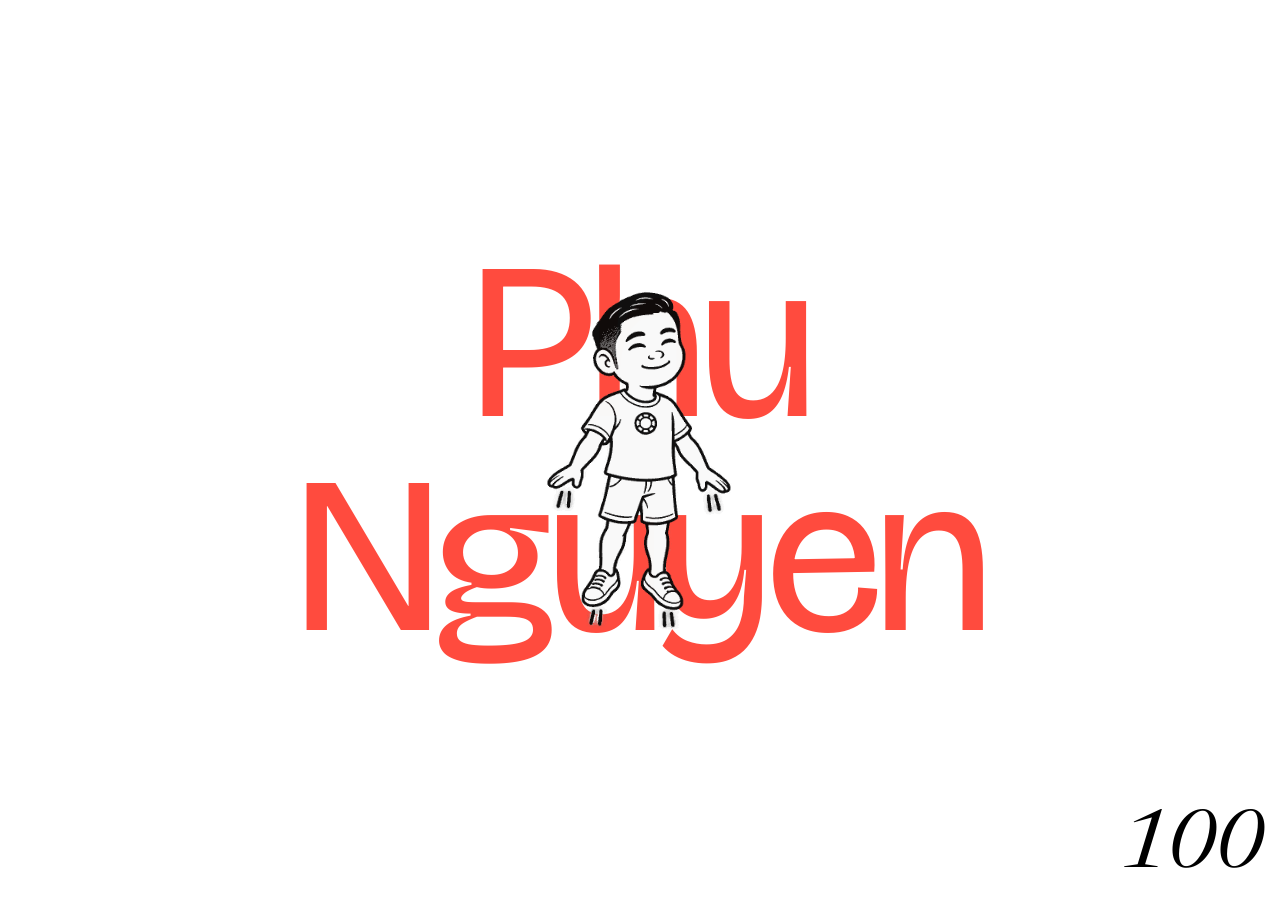
==== index.html @ 9016f27c "Portfolio site Co-Authored-By: Claude Opus 5.5 (1M context) <noreply@anthropic.com> Claude-Session: " ====
<!doctype html>
<html lang="en">
<head>
<meta charset="utf-8">
<meta name="viewport" content="width=device-width, initial-scale=1, viewport-fit=cover">
<title>Phu Nguyen Portfolio</title>
<meta name="description" content="Phu Nguyen is a UX/UI, graphic and motion designer based in Ho Chi Minh City, Vietnam.">
<link rel="preconnect" href="https://fonts.googleapis.com">
<link rel="preconnect" href="https://fonts.gstatic.com" crossorigin>
<link rel="stylesheet" href="https://fonts.googleapis.com/css2?family=Bricolage+Grotesque:opsz,wdth,wght@12..96,75..100,400..500&family=Inter+Tight:wght@400;500&family=JetBrains+Mono:wght@400&family=Newsreader:ital,opsz@1,6..72&display=swap">
<link rel="stylesheet" href="assets/style.css">
</head>
<body class="is-loading is-dark">

<!-- fluid smoke behind the carousel (assets/splash.js) -->
<canvas class="splash" id="splash" aria-hidden="true"></canvas>

<!-- project carousel (built by assets/carousel.js) -->
<div class="stage" id="stage" tabindex="0"></div>

<!-- ================= CHROME (always visible) ================= -->
<header class="chrome">
  <a class="logo" href="#home" data-route="home" data-sfx aria-label="Phu Nguyen, home">
    <span class="logo__mark">PHUNGUYEN<sup>©</sup></span>
    <span class="logo__meta"><span>© <span data-year>2026</span></span><span>hcmc, vn</span><span>+84</span></span>
  </a>

  <nav class="nav" aria-label="Main">
    <button class="nav__toggle" type="button" id="navToggle" aria-expanded="false" aria-controls="menuPanel" aria-label="Open menu" data-sfx>
      <span class="nav__textWrap" aria-hidden="true"><span class="nav__textInner" id="navText"><span>Menu</span></span></span>
      <span class="nav__icon" id="navIcon" aria-hidden="true"><i></i><i></i></span>
    </button>
  </nav>

  <button class="audio" type="button" id="audio" aria-pressed="false">Audio <span class="swap" data-audio-label>Off</span> <span aria-hidden="true">—</span></button>

  <p class="where"><span>Working globally</span><span>HCMC <span data-clock>--:--</span></span></p>

  <div class="inquiry">
    <span class="inquiry__states" aria-hidden="true">
      <span class="is-on" data-state="idle">For inquiries</span>
      <span data-state="hover">Click to copy</span>
      <span data-state="done">Copied</span>
    </span>
    <button class="inquiry__mail" type="button" id="mail">
      <span data-email>hello@phunguyen.design</span>
      <span class="uline"><i></i><i></i></span>
    </button>
  </div>
</header>

<!-- ================= MENU (staggered panel, slides in from the left) ================= -->
<div class="smenu" id="menu">
  <div class="smenu__layers" aria-hidden="true"><div class="smenu__layer"></div><div class="smenu__layer"></div></div>
  <aside class="smenu__panel" id="menuPanel" aria-hidden="true" aria-label="Menu">
    <ul class="smenu__list" id="navList">
      <li><a href="#home" data-route="home" data-sfx><span class="smenu__label">Work</span></a></li>
      <li><a href="#about" data-route="about" data-sfx><span class="smenu__label">About</span></a></li>
      <li><a href="#playground" data-route="playground" data-sfx><span class="smenu__label">Playground</span></a></li>
      <li><a href="#photo" data-route="photo" data-sfx><span class="smenu__label">Photo</span></a></li>
      <li><a href="#joyous" data-route="joyous" data-sfx><span class="smenu__label">Joyous</span></a></li>
      <li><a href="#contact" data-route="contact" data-sfx><span class="smenu__label">Contact</span></a></li>
    </ul>
    <svg class="smenu__arrow" id="navArrow" width="34" height="12" viewBox="0 0 34 12" aria-hidden="true"><path d="M0 6h32M27 1l5 5-5 5" fill="none" stroke="currentColor" stroke-width="1.5"/></svg>
    <div class="smenu__socials">
      <p class="smenu__k">Socials</p>
      <ul>
        <li><a href="https://www.behance.net/" target="_blank" rel="noopener">Behance</a></li>
        <li><a href="https://dribbble.com/" target="_blank" rel="noopener">Dribbble</a></li>
        <li><a href="https://www.linkedin.com/" target="_blank" rel="noopener">LinkedIn</a></li>
        <li><a href="https://www.instagram.com/" target="_blank" rel="noopener">Instagram</a></li>
        <li><a href="https://vimeo.com/" target="_blank" rel="noopener">Vimeo</a></li>
      </ul>
    </div>
  </aside>
</div>

<!-- ================= HOME UI (below the carousel) ================= -->
<section class="home" id="home" aria-label="Selected work">
  <div class="info" id="info">
    <div class="count">
      <p class="count__hint"><span>Drag · scroll</span><span>Selected work</span></p>
      <p class="count__num" aria-live="polite"><span class="count__cur" id="countCur">01</span><span class="count__tot" id="countTot">/12</span></p>
    </div>

    <div class="info__main">
      <p class="info__cat" data-f="category"></p>
      <h2 class="info__title" data-f="title"></h2>
      <p class="info__desc" data-f="desc"></p>
      <a class="info__open" id="openProject" href="#" data-sfx>View project <span aria-hidden="true">↗</span></a>
    </div>

    <div class="info__side">
      <dl class="meta" id="meta">
        <div><dt>Role</dt><dd data-f="role"></dd></div>
        <div><dt>Team</dt><dd data-f="team"></dd></div>
        <div><dt>Launch</dt><dd data-f="launch"></dd></div>
        <div><dt>Discipline</dt><dd data-f="discipline"></dd></div>
      </dl>
      <div class="info__foot">
        <div class="swatches" id="swatches" aria-hidden="true"><i></i><i></i><i></i></div>
        <a class="reel" id="reel" href="#" target="_blank" rel="noopener" data-sfx>’26 showreel <span aria-hidden="true">›</span></a>
      </div>
    </div>
  </div>

  <p class="hint-mobile">Swipe to browse · tap the middle cover to open</p>
</section>

<!-- ================= PAGES (project / about / playground / contact) ================= -->
<main class="page" id="page" tabindex="-1" hidden></main>

<!-- ================= TRANSITION ================= -->
<div class="veil" id="veil" aria-hidden="true"><div class="veil__panel"></div><p class="veil__label" id="veilLabel"></p></div>

<!-- ================= INTRO ================= -->
<div class="loader" id="loader" aria-hidden="true">
  <div class="loader__top"></div>
  <div class="loader__bottom"></div>
  <div class="loader__push"></div>
  <div class="loader__curtain loader__curtain--l"></div>
  <div class="loader__curtain loader__curtain--r"></div>
  <div class="loader__jumper" id="jumper"></div>
  <span class="loader__count" id="loaderCount">0</span>
</div>

<!-- ================= CONTACT CARDS (slide up over the stack) ================= -->
<div class="cards" id="cards" hidden>
  <section class="card card--dark" aria-labelledby="hiTitle">
    <div class="card__bar"><span>Contact</span><button type="button" data-cards-close>Close ×</button></div>
    <h2 class="card__title" id="hiTitle">Come say hi</h2>
    <div class="card__grid">
      <div><p class="card__k">Drop me a line</p><button type="button" class="card__mail" data-copy-mail data-email>hello@phunguyen.design</button></div>
      <div><p class="card__k">Local time</p><p>HCMC <span data-clock>--:--</span> · GMT+7</p></div>
      <div><p class="card__k">Case studies</p><a href="https://www.behance.net/" target="_blank" rel="noopener">Behance</a><a href="https://dribbble.com/" target="_blank" rel="noopener">Dribbble</a></div>
      <div><p class="card__k">Motion &amp; reels</p><a href="https://vimeo.com/" target="_blank" rel="noopener">Vimeo</a><a href="https://www.youtube.com/" target="_blank" rel="noopener">YouTube</a></div>
      <div><p class="card__k">Work &amp; life updates</p><a href="https://www.linkedin.com/" target="_blank" rel="noopener">LinkedIn</a><a href="https://www.instagram.com/" target="_blank" rel="noopener">Instagram</a></div>
      <div><p class="card__k">Availability</p><p>Open for freelance from Nov 2026</p></div>
    </div>
  </section>
  <section class="card card--light" aria-label="Credits">
    <div class="card__bar"><span>Credits</span><span>©</span></div>
    <img class="card__avatar" src="images/portrait.svg" alt="Portrait of Phu Nguyen (placeholder)" width="900" height="1125">
    <div class="card__grid card__grid--one">
      <div><p class="card__k">Design &amp; motion</p><p>Phu Nguyen</p></div>
      <div><p class="card__k">Built with</p><p>GSAP, WebGL</p></div>
      <div><p class="card__k">Type</p><p>Bricolage Grotesque, Inter Tight, JetBrains Mono</p></div>
    </div>
  </section>
</div>

<!-- ================= SHOWREEL ================= -->
<div class="lightbox" id="reelBox" hidden role="dialog" aria-modal="true" aria-label="Showreel">
  <div class="lightbox__media lightbox__media--reel" id="reelMedia"><span class="spinner" aria-hidden="true"></span></div>
  <button class="lightbox__close" type="button" data-lb-close>Close ×</button>
</div>

<!-- ================= LIGHTBOX (playground) ================= -->
<div class="lightbox" id="lightbox" hidden role="dialog" aria-modal="true" aria-label="Image viewer">
  <figure class="lightbox__media" id="lbMedia"></figure>
  <button class="lightbox__close" type="button" data-lb-close>Close ×</button>
  <button class="lightbox__nav lightbox__nav--prev" type="button" data-lb="-1" aria-label="Previous">←</button>
  <button class="lightbox__nav lightbox__nav--next" type="button" data-lb="1" aria-label="Next">→</button>
</div>

<div class="toast" id="toast" role="status" aria-live="polite"></div>

<!-- libraries (pinned) -->
<script src="https://cdnjs.cloudflare.com/ajax/libs/gsap/3.12.5/gsap.min.js"></script>
<!-- site -->
<script src="assets/projects.js"></script>
<script src="assets/carousel-ring.js"></script>
<script src="assets/carousel.js"></script>
<script src="assets/splash.js"></script>
<script src="assets/photo.js"></script>
<script src="assets/joyous.js"></script>
<script src="assets/runner.js"></script>
<script src="assets/app.js"></script>
</body>
</html>
---- assets/style.css ----
/* Layout: one fixed screen. A ring of project cards fills the top, the active
   project's info sits underneath, chrome is micro-typography pinned to the corners
   on a 20px margin. Inner pages slide over the home. Single light theme. */
:root {
  --bg: #ececec;
  --info-h: 220px;     /* height of the info block under the carousel, updated by app.js */
  --ink: #1c1c1c;
  --muted: #7a7a7a;
  --faint: rgba(28, 28, 28, .24);
  --accent: #ff4b3e;      /* signal red: loader name, hovers, big titles */
  --night: #090909;       /* transition veil */
  --paper: #ffffff;

  --f-ui: "BT Grotesk", "Inter Tight", "Helvetica Neue", Arial, sans-serif;
  --f-display: "BT Glyphius", "Bricolage Grotesque", "Arial Narrow", sans-serif;
  --f-mono: "JetBrains Mono", ui-monospace, Menlo, monospace;
  --f-serif: "Newsreader", Georgia, "Times New Roman", serif;

  --m: 20px;                               /* outer margin */
  --c2: clamp(150px, 13.75vw, 300px);      /* second column */
  --ui: 11px;                              /* micro text size */
  --ease-out: cubic-bezier(.22, .61, .36, 1);
  color-scheme: light;
}
@media (min-width: 1920px) { :root { --ui: 12px; } }
@media (min-width: 2360px) { :root { --ui: 14px; } }

/* Licensed fonts (optional): put the .woff2 files in assets/fonts/ to replace the free fallbacks */
@font-face { font-family: "BT Glyphius"; src: url("fonts/BTGlyphius-Regular.woff2") format("woff2"); font-display: swap; }
@font-face { font-family: "BT Grotesk"; src: url("fonts/BTGrotesk-Medium.woff2") format("woff2"); font-weight: 500; font-display: swap; }
@font-face { font-family: "BT Grotesk"; src: url("fonts/BTGrotesk-Regular.woff2") format("woff2"); font-weight: 400; font-display: swap; }

*, *::before, *::after { box-sizing: border-box; }
html, body { height: 100%; }
body {
  margin: 0; overflow: hidden;
  background: var(--bg); color: var(--ink);
  font: 500 var(--ui)/1.3 var(--f-ui); letter-spacing: .01em;
  -webkit-font-smoothing: antialiased;
}
a { color: inherit; text-decoration: none; }
button { font: inherit; color: inherit; background: none; border: 0; padding: 0; cursor: pointer; letter-spacing: inherit; text-align: inherit; }
img { display: block; max-width: 100%; height: auto; }
:focus-visible { outline: 1px solid var(--accent); outline-offset: 3px; }
[hidden] { display: none !important; }

/* ================= CAROUSEL ================= */
.splash { position: fixed; inset: 0; width: 100%; height: 100%; z-index: 5; pointer-events: none; transition: opacity .4s var(--ease-out); }
.stage {
  position: fixed; left: 0; right: 0; top: 64px; bottom: var(--info-h); z-index: 10;
  outline: none; overflow: hidden; touch-action: pan-y; user-select: none; -webkit-user-select: none;
  -webkit-tap-highlight-color: transparent; cursor: grab;
}
.stage.is-dragging { cursor: grabbing; }
.stage:focus-visible { box-shadow: inset 0 0 0 1px var(--faint); }
.cc__stage { position: absolute; inset: 0; display: flex; align-items: center; justify-content: center; }
.cc__camera, .cc__ring, .cc__card { width: 0; height: 0; transform-style: preserve-3d; }
.cc__camera { position: relative; }
.cc__ring, .cc__card { position: absolute; left: 0; top: 0; }
.cc__tile { position: absolute; outline: 1px solid transparent; backface-visibility: hidden; -webkit-backface-visibility: hidden; }
.cc__frame { position: absolute; left: 0; top: 0; width: 100%; overflow: hidden; background: #d9d9d9; }
.cc__photo { position: absolute; top: 0; display: block; max-width: none; object-fit: cover; pointer-events: none; -webkit-user-drag: none; }
.cc__shade, .cc__inner { position: absolute; inset: 0; pointer-events: none; }
.cc__shade { background: var(--cc-fade); opacity: var(--cc-depth, 0); }
.cc__inner { background: #000; opacity: var(--cc-inner); }
.stage:not(.is-dragging) .cc__card.is-front { cursor: pointer; }

/* ================= CHROME ================= */
.chrome {
  position: fixed; inset: 0; z-index: 40; pointer-events: none;
  color: #fff; mix-blend-mode: difference;
  padding-top: env(safe-area-inset-top, 0px);
}
.chrome > * { pointer-events: auto; position: absolute; top: calc(var(--m) + env(safe-area-inset-top, 0px)); }

.logo { left: var(--m); display: flex; gap: 10px; align-items: flex-start; }
.logo__mark {
  writing-mode: vertical-rl; transform: rotate(180deg);
  font: 400 19px/1 var(--f-display); letter-spacing: -.01em; transition: color .3s;
}
.logo__mark sup { font-size: 9px; }
.logo__meta { display: grid; gap: 1px; text-transform: lowercase; transition: color .3s; }
.logo:hover .logo__mark, .logo:hover .logo__meta { color: #00a1ae; } /* renders as accent red under difference blend */

.nav { left: var(--c2); }
.nav__toggle { display: inline-flex; align-items: center; gap: 8px; line-height: 1; }
.nav__textWrap { display: inline-block; height: 1em; overflow: hidden; line-height: 1; }
.nav__textInner { display: flex; flex-direction: column; }
.nav__textInner > span { display: block; height: 1em; line-height: 1; }
.nav__icon { position: relative; width: 10px; height: 10px; display: inline-block; }
.nav__icon i { position: absolute; left: 0; top: 50%; width: 100%; height: 1px; margin-top: -.5px; background: currentColor; }

/* ================= MENU (staggered panel) ================= */
.smenu { position: fixed; inset: 0; z-index: 39; pointer-events: none; visibility: hidden; }
.smenu[data-open] { visibility: visible; }
.smenu__layers, .smenu__panel { position: absolute; top: 0; bottom: 0; left: 0; width: min(100vw, calc(var(--c2) + 560px)); }
.smenu__layer { position: absolute; inset: 0; }
.smenu__layer:first-child { background: var(--accent); }
.smenu__layer:last-child { background: #2a2a2a; }
.smenu__panel {
  pointer-events: auto; background: var(--bg); color: var(--ink); overflow-y: auto;
  display: flex; flex-direction: column; padding: 120px 40px calc(var(--m) + 4px) var(--c2);
}
.smenu__list { list-style: none; margin: 0; padding: 0; display: grid; gap: 4px; }
.smenu__list li { overflow: hidden; line-height: .9; padding: 2px 0; }
.smenu__list a {
  --num: 0; position: relative; display: inline-block; padding-right: 42px;
  font: 400 clamp(40px, 4.2vw, 68px)/.9 var(--f-display); font-stretch: 75%; text-transform: uppercase; letter-spacing: -.01em;
  transition: filter .28s var(--ease-out), color .28s;
}
.smenu__label { display: inline-block; transform-origin: 50% 100%; will-change: transform; }
.smenu__list a::after {
  content: "0" counter(item); counter-increment: item; position: absolute; top: .3em; right: 0;
  font: 400 11px/1 var(--f-mono); letter-spacing: 0; color: var(--accent); opacity: var(--num);
}
.smenu__list { counter-reset: item; }
.smenu__list a.is-active { color: var(--accent); }
.smenu__list.is-hovering a { filter: blur(2.5px); transition-duration: .18s; }
.smenu__list.is-hovering a:hover { filter: blur(0); transition-duration: .28s; }
.smenu__arrow { position: absolute; left: 0; top: 0; color: var(--accent); pointer-events: none; }
.smenu__socials { margin-top: auto; padding-top: 40px; display: grid; gap: 10px; }
.smenu__k { margin: 0; color: var(--muted); }
.smenu__socials ul { list-style: none; margin: 0; padding: 0; display: flex; flex-wrap: wrap; gap: 6px 18px; font-size: 13px; }
.smenu__socials ul:hover a { opacity: .35; }
.smenu__socials ul a { transition: opacity .3s, color .3s; }
.smenu__socials ul a:hover { opacity: 1; color: var(--accent); }

.audio { left: 38.9vw; }
.where { left: 50.8vw; margin: 0; display: grid; }
.inquiry { right: var(--m); left: auto; display: grid; justify-items: end; text-align: right; }
.inquiry__states { display: grid; }
.inquiry__states > span { grid-area: 1 / 1; justify-self: end; opacity: 0; filter: blur(8px); }
.inquiry__states > span.is-on { opacity: 1; filter: blur(0); }
.inquiry__mail { position: relative; padding-bottom: 3px; }
.uline { position: absolute; left: 0; right: 0; bottom: 0; height: 1px; overflow: hidden; }
.uline i { position: absolute; inset: 0; background: currentColor; }
.uline i:last-child { transform: translateX(-120%); }

.swap { display: inline-block; }

/* ================= DARK HOME ================= */
body.is-dark { background: var(--night); color: #ececec; }
body.is-dark .home { --muted: #8a8a8a; --faint: rgba(236, 236, 236, .2); color: #ececec; }
body.is-dark .info__open:hover, body.is-dark .reel:hover { color: var(--accent); }

/* ================= FLEX CAROUSEL ================= */
.fc { cursor: grab; }
.fc[data-hover="open"] { cursor: pointer; }
.fc[data-dragging] { cursor: grabbing; }
.fc__canvas { position: absolute; inset: 0; display: block; width: 100%; height: 100%; }
.fc__live { position: absolute; width: 1px; height: 1px; overflow: hidden; clip: rect(0 0 0 0); white-space: nowrap; margin: 0; }

/* ================= HOME UI ================= */
.home { position: fixed; left: 0; right: 0; bottom: 0; z-index: 20; pointer-events: none; }
.home > * { pointer-events: auto; }

.info {
  display: grid; grid-template-columns: minmax(0, 1fr) minmax(0, 1.3fr) minmax(0, 1fr); align-items: end; gap: 24px;
  padding: 0 var(--m) calc(var(--m) + env(safe-area-inset-bottom, 0px));
}
.info p { margin: 0; }

.count { pointer-events: none; }
.count__hint { margin: 0 0 6px !important; display: grid; grid-template-columns: calc(var(--c2) - var(--m)) auto; color: var(--muted); }
.count__num { font: 400 56px/1 var(--f-mono); letter-spacing: .02em; font-variant-numeric: tabular-nums; display: flex; align-items: flex-start; }
.count__tot { font-size: 18px; margin-left: 6px; margin-top: 6px; color: var(--muted); }
.count__cur { display: inline-block; }

.info__main { text-align: center; display: grid; justify-items: center; gap: 8px; }
.info__cat { color: var(--muted); }
.info__title {
  margin: 0; font: 400 clamp(30px, 3.4vw, 52px)/.95 var(--f-display); text-transform: uppercase; letter-spacing: -.01em;
  font-stretch: 75%; font-variation-settings: "wdth" 75;
}
.info__desc { max-width: 44ch; min-height: 2.6em; }
.info__open { margin-top: 4px; display: inline-flex; gap: 6px; border-bottom: 1px solid currentColor; padding-bottom: 1px; transition: color .3s; }
.info__open:hover { color: var(--accent); }

.info__side { display: grid; gap: 18px; justify-self: end; width: min(320px, 100%); }
.meta { margin: 0; display: grid; gap: 6px; }
.meta div { display: grid; grid-template-columns: 92px 1fr; }
.meta dt { color: var(--muted); }
.meta dd { margin: 0; }
.info__foot { display: flex; align-items: center; justify-content: space-between; }
.swatches { display: flex; gap: 3px; }
.swatches i { width: 15px; height: 15px; display: block; background: var(--faint); transition: background-color .52s var(--ease-out); }
.reel { display: inline-flex; gap: 6px; }
.reel:hover { color: var(--accent); }
.hint-mobile { display: none; }

/* ================= PAGES ================= */
.page {
  position: fixed; inset: 0; z-index: 30; overflow-y: auto; overflow-x: hidden;
  background: var(--bg); outline: none; overscroll-behavior: contain;
  /* content fades out under the corner UI */
  -webkit-mask-image: linear-gradient(to bottom, transparent 0, transparent 70px, #000 150px);
  mask-image: linear-gradient(to bottom, transparent 0, transparent 70px, #000 150px);
}
.pg { min-height: 100%; padding: 180px var(--m) calc(60px + env(safe-area-inset-bottom, 0px)); }
.pg [data-in] { will-change: transform, filter; }

/* project page: info column left, one column of screenshots, red title, thumbnail strip right */
.proj { position: relative; padding-top: 0; padding-bottom: 0; }
.proj__info {
  position: fixed; left: var(--m); top: 40vh; width: calc(27.5vw - var(--m) - 24px); max-width: 360px; z-index: 2;
}
.proj__info dl { margin: 0; display: grid; gap: 22px; }
.proj__info .row { display: grid; grid-template-columns: calc(var(--c2) * .75 - var(--m)) minmax(0, 1fr); column-gap: 8px; }
.proj__info .row--pair { grid-template-columns: calc(var(--c2) * .75 - var(--m)) minmax(0, 1fr) auto auto; }
.proj__info dt { color: var(--muted); }
.proj__info dd { margin: 0; }
.proj__about { max-width: 34ch; }
.proj__visit { display: inline-flex; gap: 6px; margin-top: 26px; margin-left: calc(var(--c2) * .75 - var(--m) + 8px); font-size: 13px; text-decoration: underline; text-decoration-thickness: 1px; text-underline-offset: 3px; }
.proj__visit:hover { color: var(--accent); }
.proj__scroll { position: fixed; left: var(--m); bottom: calc(var(--m) + env(safe-area-inset-bottom, 0px)); margin: 0; }

.proj__media { width: 45vw; margin-left: 27.5vw; padding-top: 31vh; display: grid; gap: 84px; }
.shot { display: block; width: 100%; cursor: zoom-in; }
.shot img { width: 100%; background: #dcdcd9; }

.proj__title {
  position: absolute; z-index: 3; pointer-events: none; margin: 0;
  right: calc(var(--m) + 56px); top: calc(100vh - 31vh);
  font: 500 clamp(56px, 8.2vw, 150px)/.86 var(--f-display); font-stretch: 75%;
  text-transform: uppercase; color: var(--accent); text-align: right; letter-spacing: -.01em;
}
/* white plate behind each line so a long title stays readable over the images */
.proj__title span { display: table; margin-left: auto; background: var(--paper); padding: .05em .1em 0; }
.proj__title span + span { margin-top: .06em; }

.proj__mini { position: fixed; right: calc(var(--m) + 26px); top: 32vh; width: 46px; display: grid; gap: 6px; z-index: 2; }
.proj__mini button { display: block; opacity: .35; transition: opacity .3s; }
.proj__mini button:hover, .proj__mini button.is-on { opacity: 1; }
.proj__mini img { width: 46px; height: 30px; object-fit: cover; object-position: top; }

.next { display: grid; justify-items: center; gap: 14px; padding: 26vh var(--m) 30vh; text-align: center; }
.next__k { color: var(--ink); }
.next__name { font: 500 clamp(64px, 9vw, 170px)/.86 var(--f-display); font-stretch: 75%; text-transform: uppercase; color: var(--accent); letter-spacing: -.01em; transition: letter-spacing .6s var(--ease-out), filter .3s; }
.next:hover .next__name { letter-spacing: .02em; }

/* about / playground / contact */
.split { display: grid; grid-template-columns: calc(var(--c2) * 2 - var(--m)) minmax(0, 1fr); gap: 24px; }
.split__side { color: var(--muted); }
/* about: Phu's head follows the cursor */
.ahero { grid-column: 1 / -1; min-width: 0; position: relative; display: grid; grid-template-columns: minmax(0, 1fr); place-items: center; min-height: calc(100svh - 260px); margin: -60px 0 96px; }
.ahero__title { grid-area: 1 / 1; justify-self: stretch; min-width: 0; margin: 0; font: 400 100px/.82 var(--f-ui); }
.ahero__line { display: block; letter-spacing: -.045em; width: max-content; white-space: nowrap; }
.ahero__line--m { display: none; }
.mascot { grid-area: 1 / 1; position: relative; z-index: 1; display: grid; place-items: center; pointer-events: none; }
.mascot__head { display: block; width: clamp(220px, 27vw, 440px); aspect-ratio: 1; cursor: pointer; pointer-events: auto; opacity: 0; transition: opacity .5s var(--ease-out); -webkit-tap-highlight-color: transparent; }
.mascot__head.is-ready, .mascot__head:has(img) { opacity: 1; }
.mascot__head svg, .mascot__head img { display: block; width: 100%; height: 100%; }
.mascot__hint { position: absolute; left: 50%; bottom: 0; transform: translateX(-50%); margin: 0; color: var(--muted); white-space: nowrap; }
.big { margin: 0; font: 400 clamp(56px, 9.5vw, 180px)/.85 var(--f-ui); letter-spacing: -.04em; text-wrap: balance; }
.lead { margin: 40px 0 0; max-width: 46ch; font: 400 clamp(18px, 1.6vw, 24px)/1.35 var(--f-ui); letter-spacing: -.01em; }
.lead + .lead { margin-top: .9em; }
.cols { display: grid; grid-template-columns: repeat(3, minmax(0, 1fr)); gap: 24px; margin-top: 64px; max-width: 900px; }
.cols h3, .grouph { margin: 0 0 8px; font: inherit; color: var(--muted); }
.cols ul { list-style: none; margin: 0; padding: 0; display: grid; gap: 2px; }
.exp { margin-top: 64px; max-width: 900px; list-style: none; padding: 0; }
.exp li { display: grid; grid-template-columns: minmax(0, 1fr) minmax(0, 1fr) auto; gap: 16px; padding: 10px 0; border-top: 1px solid var(--faint); }
.exp__co { color: var(--muted); }
.exp__yr { color: var(--muted); font-variant-numeric: tabular-nums; text-align: right; white-space: nowrap; }
.portrait { margin-top: 64px; max-width: 360px; }
/* the run plays while the track scrolls past; the stage itself stays pinned in the middle of the window */
.runner-track { --rh: clamp(280px, 30vw, 440px); position: relative; margin-top: 56px; height: calc(var(--rh) + 150vh); }
.runner { position: sticky; top: calc(50vh - var(--rh) / 2); height: var(--rh); -webkit-tap-highlight-color: transparent; }
.runner canvas { position: absolute; left: 0; top: 0; display: block; }
.runner-track.is-broken { display: none; }

.play { display: grid; grid-template-columns: repeat(3, minmax(0, 1fr)); gap: 12px; margin-top: 48px; }
.play figure { margin: 0; }
.play img { width: 100%; aspect-ratio: 1; object-fit: cover; }
.play figcaption { margin-top: 6px; color: var(--muted); }

.socials { display: grid; grid-template-columns: repeat(4, minmax(0, 1fr)); gap: 24px; margin-top: 72px; max-width: 1000px; }
.socials a { display: block; width: fit-content; }
.socials a:hover { color: var(--accent); }
.mail-big { margin-top: 28px; font: 400 clamp(22px, 3vw, 44px)/1.1 var(--f-ui); letter-spacing: -.02em; text-decoration: underline; text-decoration-thickness: 1px; text-underline-offset: 6px; overflow-wrap: anywhere; }
.mail-big:hover { color: var(--accent); }

/* ================= VEIL (page transition) ================= */
.veil { position: fixed; inset: 0; z-index: 50; pointer-events: none; visibility: hidden; }
.veil.is-on { visibility: visible; pointer-events: auto; }
.veil__panel { position: absolute; inset: 0; background: var(--night); }
.veil__label {
  position: absolute; inset: 0; margin: 0; display: grid; place-items: center; padding: 0 var(--m); text-align: center;
  color: #fff; font: italic 400 clamp(32px, 3.4vw, 52px)/1 var(--f-serif); opacity: 0;
}

/* ================= LOADER ================= */
.loader { position: fixed; inset: 0; z-index: 60; background: var(--paper); overflow: hidden; cursor: pointer; }
/* white underlay with the name; the black curtain opens over it, one step per jump */
.loader__push { position: absolute; inset: 0; background: var(--paper); overflow: hidden; }
.loader__name, .loader__half .loader__name {
  position: absolute; left: 0; top: 0; width: 100vw; height: 100vh; margin: 0;
  display: grid; place-content: center; text-align: center;
  font: 400 clamp(84px, 17.4vw, 250px)/.96 var(--f-display); letter-spacing: -.03em; color: var(--accent);
}
.loader__name span { display: block; }
.loader__curtain { position: absolute; top: 0; bottom: 0; width: 50.5vw; background: #000; will-change: transform; }
.loader__curtain--l { left: 0; }
.loader__curtain--r { right: 0; }
.loader__jumper {
  /* centred with inset + auto margins so the hover tweens (GSAP y / rotation) never touch the centring */
  position: absolute; inset: 0; margin: auto; --h: min(46vh, 420px, 78vw); height: var(--h); width: calc(var(--h) * .8);
  background: url("../images/mascot/flying.png") center / contain no-repeat; opacity: 0;
}
.loader__count {
  position: absolute; right: 16px; bottom: 12px; color: #fff; mix-blend-mode: difference;
  font: italic 400 80px/1 var(--f-serif); font-variant-numeric: tabular-nums;
}
.loader__top, .loader__bottom { display: none; }
.loader.is-split { background: transparent; }
.loader.is-split .loader__push, .loader.is-split .loader__curtain, .loader.is-split .loader__jumper, .loader.is-split .loader__count { display: none; }
.loader.is-split .loader__top, .loader.is-split .loader__bottom { display: block; position: absolute; inset: 0; background: var(--paper); }
.loader__top { clip-path: inset(0 0 50% 0); }
.loader__bottom { clip-path: inset(50% 0 0 0); }

/* ================= CONTACT CARDS ================= */
.cards { position: fixed; inset: 0; z-index: 45; pointer-events: none; }
.card {
  position: absolute; pointer-events: auto; cursor: grab; touch-action: none; user-select: none;
  width: min(520px, calc(100vw - 32px)); padding: 16px 18px 22px; display: grid; gap: 18px;
  box-shadow: 0 30px 80px -30px rgba(0, 0, 0, .45);
}
.card:active { cursor: grabbing; }
.card--dark { left: calc(50% - min(520px, calc(100vw - 32px)) + 40px); top: 18vh; background: #0c0c0c; color: #fff; z-index: 2; }
.card--light { left: calc(50% + 10px); top: 26vh; background: #d7d7d4; color: var(--ink); width: min(360px, calc(100vw - 32px)); }
.card__bar { display: flex; justify-content: space-between; }
.card__bar button:hover { color: var(--accent); }
.card__title { margin: 0; font: italic 400 clamp(48px, 5vw, 76px)/.9 var(--f-serif); letter-spacing: -.02em; }
.card__grid { display: grid; grid-template-columns: 1fr 1fr; gap: 16px 20px; }
.card__grid--one { grid-template-columns: 1fr; }
.card__grid p { margin: 0; }
.card__grid a { display: block; width: fit-content; }
.card__grid a:hover, .card__mail:hover { color: var(--accent); }
.card__k { color: #8a8a8a; font-size: 10px; margin-bottom: 4px !important; }
.card--light .card__k { color: #6f6f6c; }
.card__mail { text-decoration: underline; text-underline-offset: 3px; cursor: pointer; }
.card__avatar { width: 120px; aspect-ratio: 4 / 5; object-fit: cover; pointer-events: none; }

/* ================= PHOTO ================= */
body.is-dark .page { background: var(--night); color: #ececec; --muted: #8a8a8a; --faint: rgba(236, 236, 236, .2); }
.pg--photo { padding-top: 120px; padding-bottom: 0; }
.morph { position: relative; outline: none; }
.morph__stage { position: relative; height: calc(100svh - 200px); min-height: 360px; border-radius: 6px; overflow: hidden; background: #000; touch-action: pan-y; cursor: grab; user-select: none; -webkit-user-select: none; }
.morph__stage:active { cursor: grabbing; }
.morph__img { position: absolute; inset: 0; width: 100%; height: 100%; object-fit: cover; opacity: 0; transition: opacity .7s var(--ease-out); pointer-events: none; }
.morph__img.is-on { opacity: 1; }
.morph.is-gl .morph__img { transition: none; }
.morph__canvas { position: absolute; inset: 0; width: 100%; height: 100%; z-index: 1; opacity: 0; pointer-events: none; }
.morph__stage::after { content: ""; position: absolute; inset: 0; z-index: 2; pointer-events: none; background: linear-gradient(to top, rgba(0, 0, 0, .55), transparent 45%); }
.morph__cap { position: absolute; left: 28px; bottom: 26px; z-index: 3; display: grid; gap: 8px; color: #fff; pointer-events: none; }
.morph__idx { font: 400 12px/1 var(--f-mono, monospace); color: rgba(255, 255, 255, .7); }
.morph__idx b { font-weight: 400; color: var(--accent); }
.morph__title { margin: 0; font: 400 clamp(40px, 6.4vw, 112px)/.88 var(--f-ui); letter-spacing: -.04em; }
.morph__meta { color: rgba(255, 255, 255, .72); }
.morph__ctrl { position: absolute; right: 24px; bottom: 26px; z-index: 3; display: flex; align-items: center; gap: 14px; color: #fff; }
.morph__arrow { width: 44px; height: 44px; border: 1px solid rgba(255, 255, 255, .35); border-radius: 50%; font-size: 16px; transition: background .25s, color .25s, border-color .25s; }
.morph__arrow:hover { background: #fff; color: #000; border-color: #fff; }
.morph__dots { display: flex; gap: 6px; }
.morph__dots button { width: 7px; height: 7px; padding: 0; border-radius: 99px; background: rgba(255, 255, 255, .35); transition: width .35s var(--ease-out), background .35s; }
.morph__dots button[aria-current] { width: 26px; background: #fff; }
.photo__head { display: grid; grid-template-columns: calc(var(--c2) * 2 - var(--m)) minmax(0, 1fr) auto; gap: 24px; align-items: end; padding: 120px 0 40px; }
.photo__k, .photo__n { margin: 0; color: var(--muted); }
.photo__t { margin: 0; font: 400 clamp(40px, 5vw, 88px)/.9 var(--f-ui); letter-spacing: -.04em; }
.drift { position: relative; height: 110svh; margin: 0 calc(var(--m) * -1); overflow: hidden; perspective: 1200px;
  -webkit-mask-image: radial-gradient(ellipse 70% 62% at 50% 50%, #000 52%, transparent 100%);
  mask-image: radial-gradient(ellipse 70% 62% at 50% 50%, #000 52%, transparent 100%); }
.drift__plane { position: absolute; left: 50%; top: 50%; display: flex; gap: var(--gap); align-items: flex-start; height: 190%; transform-style: preserve-3d; will-change: transform; }
.drift__col { width: var(--tw); height: 100%; overflow: visible; transform-style: preserve-3d; }
.drift__track { display: flex; flex-direction: column; gap: var(--gap); transform-style: preserve-3d; will-change: transform; }
.drift__tile { display: block; width: 100%; padding: 0; border-radius: 10px; overflow: hidden; background: #161616; cursor: zoom-in;
  transform: translateZ(0); transition: transform .5s var(--ease-out), filter .5s var(--ease-out), box-shadow .5s var(--ease-out); }
.drift__tile img { display: block; width: 100%; height: 100%; object-fit: cover; pointer-events: none; }
.drift__plane.has-active .drift__tile { filter: brightness(.55) saturate(.8); }
.drift__plane.has-active .drift__tile.is-active, .drift__tile:focus-visible { filter: none; transform: translateZ(64px) scale(1.04); box-shadow: 0 30px 60px rgba(0, 0, 0, .6); }
.drift__tile:focus-visible { outline: 2px solid #fff; outline-offset: 3px; }

/* ================= LIGHTBOX / SHOWREEL ================= */
.lightbox { position: fixed; inset: 0; z-index: 55; background: rgba(0, 0, 0, .84); display: grid; place-items: center; padding: 64px var(--m); color: #fff; }
.lightbox__media { margin: 0; max-width: min(1200px, 100%); max-height: 100%; display: grid; place-items: center; overflow: auto; }
.lightbox__media img, .lightbox__media video, .lightbox__media iframe { max-width: 100%; max-height: calc(100vh - 128px); width: auto; border: 0; }
.lightbox__media--reel { width: min(1200px, 100%); aspect-ratio: 16 / 9; position: relative; }
.lightbox__media--reel > * { position: absolute; inset: 0; width: 100%; height: 100%; max-height: none; object-fit: cover; }
.lightbox__media figcaption { margin-top: 10px; color: #bbb; }
.lightbox__close { position: absolute; top: calc(var(--m) + env(safe-area-inset-top, 0px)); right: var(--m); }
.lightbox__nav { position: absolute; top: 50%; font-size: 18px; padding: 10px; }
.lightbox__nav--prev { left: var(--m); }
.lightbox__nav--next { right: var(--m); }
.lightbox__close:hover, .lightbox__nav:hover { color: var(--accent); }
.spinner { width: 36px !important; height: 36px !important; inset: auto !important; border: 1px solid rgba(255, 255, 255, .25); border-top-color: #fff; border-radius: 50%; animation: spin 1s linear infinite; }
@keyframes spin { to { transform: rotate(360deg); } }
.reel-note { position: absolute; left: 0; right: 0; bottom: -28px; top: auto !important; height: auto !important; text-align: center; color: #aaa; }

/* ================= PLAYGROUND MASONRY ================= */
.pg--play { padding-left: 0; padding-right: 0; display: grid; grid-template-columns: calc(var(--c2) * 2) minmax(0, 1fr); }
.play__side { position: sticky; top: 180px; align-self: start; padding-left: var(--m); }
.play__count { margin: 0; font: 400 clamp(120px, 15vw, 260px)/.8 var(--f-ui); letter-spacing: -.05em; color: #fff; }
.play__side p:last-child { max-width: 26ch; margin-top: 16px; }
.mz { position: relative; min-height: 60vh; margin-right: var(--m); }
.mz__item { position: absolute; top: 0; left: 0; display: block; overflow: hidden; opacity: 0; will-change: transform; }
.mz__item img { width: 100%; height: 100%; object-fit: cover; transition: transform .72s cubic-bezier(.22, 1, .36, 1); }
.mz__item:hover img { transform: scale(1.06); }

/* ================= JOYOUS ================= */
.pg--joy { padding-top: 100px; max-width: 1640px; margin: 0 auto; }
.joy-banner { aspect-ratio: 6.2 / 1; border-radius: 14px; overflow: hidden; background: #151515; }
.joy-banner img { width: 100%; height: 100%; object-fit: cover; object-position: 0 50%; }
.joy-head { display: flex; align-items: center; gap: 28px; padding: 28px 0 20px; }
.joy-avatar { flex: none; position: relative; width: 168px; height: 168px; border-radius: 50%; overflow: hidden; background: #e6e6e6; cursor: pointer; }
.joy-avatar svg, .joy-avatar img { position: absolute; inset: 6%; width: 88% !important; height: 88% !important; }
.joy-avatar:not(.is-ready) svg { opacity: 0; }
.joy-head__name { margin: 0; font: 400 clamp(40px, 4vw, 64px)/.95 var(--f-display); text-transform: uppercase; letter-spacing: -.01em; }
.joy-head__meta { margin: 8px 0 0; display: flex; flex-wrap: wrap; gap: 4px 0; color: var(--muted); }
.joy-head__meta b { font-weight: 500; color: #ececec; }
.joy-head__meta > * + *::before { content: "·"; margin: 0 8px; color: var(--muted); }
.joy-head__about { margin: 8px 0 0; max-width: 60ch; color: #bdbdbd; }
.joy-head__btns { display: flex; gap: 8px; margin-top: 14px; }
.joy-btn { display: inline-flex; align-items: center; height: 36px; padding: 0 16px; border-radius: 99px; background: #272727; color: #ececec; transition: background .25s, color .25s; }
.joy-btn:hover { background: #3a3a3a; }
.joy-btn--fill { background: #ececec; color: #0b0b0b; }
.joy-btn--fill:hover { background: var(--accent); color: #fff; }
.joy-chips { display: flex; gap: 8px; padding: 6px 0 22px; border-bottom: 1px solid rgba(236, 236, 236, .12); margin-bottom: 26px; overflow-x: auto; scrollbar-width: none; }
.joy-chips button { flex: none; height: 32px; padding: 0 14px; border-radius: 8px; background: #272727; color: #ececec; transition: background .25s, color .25s; }
.joy-chips button:hover { background: #3a3a3a; }
.joy-chips button.is-on { background: #ececec; color: #0b0b0b; }
.joy-grid { display: grid; grid-template-columns: repeat(3, minmax(0, 1fr)); gap: 36px 16px; }
.joy-card { display: grid; gap: 12px; }
.joy-card__thumb { position: relative; display: block; aspect-ratio: 16 / 9; border-radius: 12px; overflow: hidden; background: #151515; }
.joy-card__thumb img { width: 100%; height: 100%; object-fit: cover; transition: transform .72s cubic-bezier(.22, 1, .36, 1); }
.joy-card:hover .joy-card__thumb img { transform: scale(1.05); }
.joy-card__badge { position: absolute; right: 8px; bottom: 8px; padding: 2px 6px; border-radius: 4px; background: rgba(0, 0, 0, .8); color: #fff; font-size: 12px; }
.joy-card__play { position: absolute; left: 50%; top: 50%; padding: 8px 14px; border-radius: 99px; background: #ececec; color: #0b0b0b; transform: translate(-50%, -40%); opacity: 0; transition: opacity .3s, transform .5s cubic-bezier(.22, 1, .36, 1); }
.joy-card:hover .joy-card__play, .joy-card:focus-visible .joy-card__play { opacity: 1; transform: translate(-50%, -50%); }
.joy-card__row { display: flex; gap: 12px; align-items: flex-start; }
.joy-card__av { flex: none; width: 36px; height: 36px; border-radius: 50%; background: #e6e6e6; padding: 3px; object-fit: contain; }
.joy-card__t { display: block; font-size: 16px; line-height: 1.25; color: #f1f1f1; }
.joy-card__m { display: block; margin-top: 4px; color: var(--muted); }
.joy-card:hover .joy-card__t { color: var(--accent); }

.pg--joyd { padding: 0; }
.page:has(.pg--joyd) { -webkit-mask-image: none; mask-image: none; }   /* the game fills the screen, so no top fade */
.joyd { position: relative; height: 100svh; background: #000; }
.joyd__stage { position: absolute; inset: 0; overflow: hidden; touch-action: none; user-select: none; -webkit-user-select: none; cursor: grab; outline: none; }
.joyd__stage:active { cursor: grabbing; }
.joyd__canvas { position: absolute; inset: 0; display: block; width: 100% !important; height: 100% !important; }
.joyd__loading { position: absolute; inset: 0; margin: auto; height: 1.3em; text-align: center; color: var(--muted); }
.joyd__hud { position: absolute; left: 0; right: 0; top: 16vh; display: grid; justify-items: center; gap: 8px; pointer-events: none; text-align: center; }
.joyd__hud b { font: 400 clamp(56px, 9vw, 120px)/1 var(--f-mono); color: #fff; }
.joyd__hud span { color: #cfcfcf; }
.joyd__back { position: absolute; left: var(--c2); top: 72px; padding: 6px 12px; border-radius: 99px; background: rgba(39, 39, 39, .8); backdrop-filter: blur(8px); }
.joyd__back:hover, .joyd__next:hover { background: #ececec; color: #0b0b0b; }
.joyd__cap { position: absolute; left: var(--m); bottom: calc(var(--m) + env(safe-area-inset-bottom, 0px)); max-width: min(440px, calc(100% - 2 * var(--m))); pointer-events: none; }
.joyd__k { margin: 0; color: var(--muted); }
.joyd__t { margin: 6px 0 8px; font: 400 clamp(44px, 5vw, 84px)/.9 var(--f-display); text-transform: uppercase; letter-spacing: -.01em; }
.joyd__d { margin: 0; color: #cfcfcf; }
.joyd__next { position: absolute; right: var(--m); bottom: calc(var(--m) + env(safe-area-inset-bottom, 0px)); padding: 6px 12px; border-radius: 99px; background: rgba(39, 39, 39, .8); backdrop-filter: blur(8px); transition: background .25s, color .25s; }
.joyd__back { transition: background .25s, color .25s; }
.joy-more { padding: 56px var(--m) calc(60px + env(safe-area-inset-bottom, 0px)); max-width: 1640px; margin: 0 auto; }
.joy-more__t { margin: 0 0 22px; font: 500 20px/1.2 var(--f-ui); }

/* ================= PROCESS CARD (about) ================= */
.process {
  position: fixed; z-index: 45; right: 6vw; top: 14vh; width: min(560px, calc(100vw - 32px)); max-height: 76vh; overflow: auto;
  padding: 18px 20px 24px; background: rgba(214, 214, 211, .55); backdrop-filter: blur(18px) saturate(1.2); -webkit-backdrop-filter: blur(18px) saturate(1.2);
  border: 1px solid rgba(255, 255, 255, .6); cursor: grab; touch-action: none; user-select: none;
  box-shadow: 0 30px 80px -30px rgba(0, 0, 0, .35);
}
.process h3 { margin: 18px 0 8px; font: 400 clamp(40px, 4.4vw, 64px)/.9 var(--f-ui); letter-spacing: -.04em; }
.process .amp { font: italic 400 64px/1 var(--f-serif); margin: 6px 0; }
.process table { width: 100%; border-collapse: collapse; }
.process td { padding: 8px 8px 8px 0; border-top: 1px solid rgba(28, 28, 28, .16); vertical-align: top; }
.process td:first-child { color: var(--muted); width: 36px; }
.process td:nth-child(2) { width: 30%; }
.process-open { margin-top: 40px; display: inline-flex; gap: 6px; text-decoration: underline; text-underline-offset: 3px; }
.process-open:hover { color: var(--accent); }

.toast {
  position: fixed; left: 50%; bottom: calc(24px + env(safe-area-inset-bottom, 0px)); z-index: 70; translate: -50% 10px;
  opacity: 0; pointer-events: none; background: var(--ink); color: var(--bg); padding: 8px 12px; transition: opacity .3s, translate .3s;
}
.toast.is-on { opacity: 1; translate: -50% 0; }

/* ================= RESPONSIVE ================= */
@media (max-width: 1100px) {
  .info { grid-template-columns: auto minmax(0, 1fr) auto; }
  .info__side { width: 230px; }
  .audio { left: 46vw; }
  .where { left: 62vw; }
}
@media (max-width: 760px) {
  :root { --ui: 12px; --m: 16px; --c2: 104px; }
  .logo__mark { writing-mode: horizontal-tb; transform: none; font-size: 17px; }
  .logo__meta, .audio, .where, .rail { display: none; }
  .nav { left: auto; right: var(--m); }
  .inquiry { display: none; }
  .smenu__layers, .smenu__panel { width: 100vw; }
  .smenu__panel { padding: 96px var(--m) calc(var(--m) + env(safe-area-inset-bottom, 0px)); }
  .smenu__list a { font-size: 44px; }
  .stage { top: 96px; }
  .info { grid-template-columns: 1fr auto; gap: 14px 16px; }
  .info__main { grid-column: 1 / -1; grid-row: 1; text-align: left; justify-items: start; gap: 6px; }
  .info__title { font-size: 34px; }
  .info__desc { min-height: 0; }
  .count { grid-row: 2; }
  .count__hint { display: none; }
  .count__num { font-size: 36px; }
  .info__side { grid-row: 2; width: auto; align-self: end; }
  .meta { display: none; }
  .hint-mobile { display: block; position: fixed; left: var(--m); right: var(--m); top: 70px; margin: 0; color: var(--muted); }
  .pg { padding-top: 96px; }
  .split { grid-template-columns: 1fr; }
  .pg--photo { padding-top: 84px; }
  .morph__stage { height: min(72svh, 560px); min-height: 0; }
  .morph__cap { left: 18px; right: 18px; bottom: 76px; }
  .morph__ctrl { left: 18px; right: 18px; bottom: 18px; justify-content: space-between; }
  .photo__head { grid-template-columns: 1fr; gap: 10px; padding: 72px 0 24px; }
  .drift { height: 90svh; }
  .ahero { min-height: calc(100svh - 200px); margin: -24px 0 48px; }
  .ahero__line--d { display: none; }
  .ahero__line--m { display: block; }
  .ahero__title { line-height: .86; }
  .mascot__head { width: min(64vw, 280px); }
  .proj { padding-top: 96px; display: grid; }
  .proj__title { position: static; order: -2; text-align: left; margin-bottom: 24px; font-size: 64px; }
  .proj__title span { margin-left: 0; }
  .proj__info { position: static; order: -1; width: auto; max-width: none; margin-bottom: 40px; }
  .proj__visit { margin-left: calc(var(--c2) * .75 - var(--m) + 8px); }
  .proj__scroll, .proj__mini { display: none; }
  .proj__media { width: 100%; margin: 0; padding: 0; gap: 16px; }
  .cols, .socials { grid-template-columns: 1fr 1fr; }
  .exp li { grid-template-columns: minmax(0, 1fr) auto; row-gap: 2px; }
  .exp__co { grid-row: 2; }
  .exp__yr { grid-row: 1 / span 2; grid-column: 2; }
  .pg--play { grid-template-columns: 1fr; padding-top: 96px; }
  .play__side { position: static; margin-bottom: 24px; padding-right: var(--m); }
  .mz { margin: 0 var(--m); }
  .pg--joy { padding-top: 84px; }
  .joy-banner { aspect-ratio: 3.2 / 1; border-radius: 10px; }
  .joy-head { gap: 16px; align-items: flex-start; padding: 18px 0 14px; }
  .joy-avatar { width: 88px; height: 88px; }
  .joy-head__name { font-size: 38px; }
  .joy-head__btns { flex-wrap: wrap; }
  .joy-chips { margin-left: calc(-1 * var(--m)); margin-right: calc(-1 * var(--m)); padding-left: var(--m); padding-right: var(--m); }
  .joy-grid { grid-template-columns: 1fr; gap: 28px; }
  .pg--joyd { padding-top: 0; }
  .joyd__back { left: var(--m); top: 64px; }
  .joyd__hud { top: 18vh; }
  .joyd__cap { bottom: calc(64px + env(safe-area-inset-bottom, 0px)); }
  .joyd__t { font-size: 44px; }
  .joyd__d { font-size: 13px; }
  .card--dark, .card--light { left: 16px; }
  .card--light { top: 58vh; }
  .process { right: 16px; top: 12vh; }
  .play { grid-template-columns: 1fr 1fr; }
}

@media (min-width: 761px) and (max-width: 1100px) { .joy-grid { grid-template-columns: repeat(2, minmax(0, 1fr)); } }

@media (prefers-reduced-motion: reduce) {
  *, *::before, *::after { transition: none !important; animation: none !important; }
}
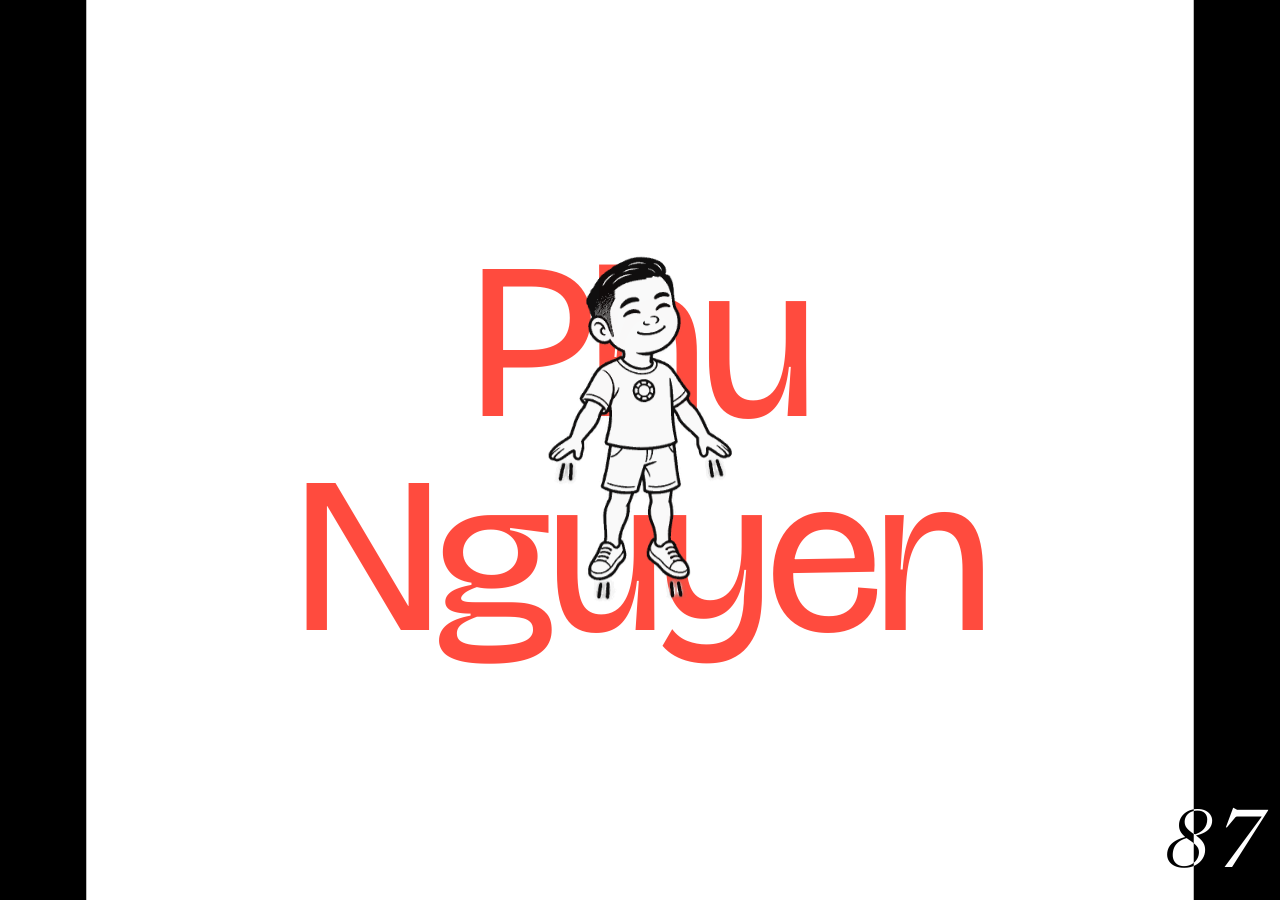
==== commit 1ee71c50: "Home: filter work by discipline (UI/UX, Graphic Design, Branding, Motion, Film) Also syncs the lates" ====
--- a/index.html
+++ b/index.html
@@ -79,6 +79,7 @@
 <section class="home" id="home" aria-label="Selected work">
   <div class="info" id="info">
     <div class="count">
+      <nav class="filters" id="filters" aria-label="Filter work"></nav>
       <p class="count__hint"><span>Drag · scroll</span><span>Selected work</span></p>
       <p class="count__num" aria-live="polite"><span class="count__cur" id="countCur">01</span><span class="count__tot" id="countTot">/12</span></p>
     </div>
@@ -166,7 +167,13 @@
 <div class="toast" id="toast" role="status" aria-live="polite"></div>
 
 <!-- libraries (pinned) -->
-<script src="https://cdnjs.cloudflare.com/ajax/libs/gsap/3.12.5/gsap.min.js"></script>
+<script src="assets/vendor/gsap.min.js"></script>
+<script>
+  /* Effects always play, even when the computer has "reduce animations" turned on.
+     Add ?calm to the address to see the site without motion. */
+  window.CALM = /[?&]calm\b/.test(location.search);
+  if (window.CALM) document.documentElement.classList.add("calm");
+</script>
 <!-- site -->
 <script src="assets/projects.js"></script>
 <script src="assets/carousel-ring.js"></script>
--- a/assets/style.css
+++ b/assets/style.css
@@ -160,7 +160,19 @@
 }
 .info p { margin: 0; }
 
-.count { pointer-events: none; }
+.count { pointer-events: none; position: relative; }
+/* work filter: a quiet list over the counter, grows upward so the carousel keeps its height */
+.filters { position: absolute; left: calc(var(--c2) - var(--m)); bottom: calc(100% + 18px); display: grid; justify-items: start; gap: 5px; pointer-events: auto; }
+.filters__btn {
+  appearance: none; background: none; border: 0; padding: 0; margin: 0; cursor: pointer;
+  font: inherit; color: var(--muted); display: inline-flex; align-items: center; gap: 8px; transition: color .3s;
+}
+.filters__btn::before { content: ""; width: 6px; height: 6px; background: currentColor; transform: scale(0); transition: transform .35s var(--ease-out); }
+.filters__btn sup { font: 400 .8em/1 var(--f-mono); opacity: .7; top: -.35em; }
+.filters__btn:hover, .filters__btn.is-on { color: var(--ink); }
+body.is-dark .filters__btn:hover, body.is-dark .filters__btn.is-on { color: #ececec; }
+.filters__btn.is-on::before { transform: scale(1); }
+.filters__btn:focus-visible { outline: 1px solid currentColor; outline-offset: 3px; }
 .count__hint { margin: 0 0 6px !important; display: grid; grid-template-columns: calc(var(--c2) - var(--m)) auto; color: var(--muted); }
 .count__num { font: 400 56px/1 var(--f-mono); letter-spacing: .02em; font-variant-numeric: tabular-nums; display: flex; align-items: flex-start; }
 .count__tot { font-size: 18px; margin-left: 6px; margin-top: 6px; color: var(--muted); }
@@ -202,30 +214,37 @@
 /* project page: info column left, one column of screenshots, red title, thumbnail strip right */
 .proj { position: relative; padding-top: 0; padding-bottom: 0; }
 .proj__info {
-  position: fixed; left: var(--m); top: 40vh; width: calc(27.5vw - var(--m) - 24px); max-width: 360px; z-index: 2;
-}
-.proj__info dl { margin: 0; display: grid; gap: 22px; }
-.proj__info .row { display: grid; grid-template-columns: calc(var(--c2) * .75 - var(--m)) minmax(0, 1fr); column-gap: 8px; }
-.proj__info .row--pair { grid-template-columns: calc(var(--c2) * .75 - var(--m)) minmax(0, 1fr) auto auto; }
+  position: fixed; left: var(--m); top: 30vh; width: calc(29vw - var(--m) - 40px); max-width: 400px; z-index: 2;
+  max-height: calc(70vh - 70px); overflow: auto; scrollbar-width: none;
+}
+.proj__info::-webkit-scrollbar { display: none; }
+.proj__info dl { margin: 0; display: grid; gap: 26px; }
+.proj__info .row { display: grid; grid-template-columns: 96px minmax(0, 1fr); column-gap: 16px; line-height: 1.55; }
 .proj__info dt { color: var(--muted); }
 .proj__info dd { margin: 0; }
-.proj__about { max-width: 34ch; }
-.proj__visit { display: inline-flex; gap: 6px; margin-top: 26px; margin-left: calc(var(--c2) * .75 - var(--m) + 8px); font-size: 13px; text-decoration: underline; text-decoration-thickness: 1px; text-underline-offset: 3px; }
+.proj__about { max-width: 38ch; }
+.proj__visit { display: inline-flex; gap: 6px; margin-top: 26px; margin-left: 112px; font-size: 13px; text-decoration: underline; text-decoration-thickness: 1px; text-underline-offset: 3px; }
 .proj__visit:hover { color: var(--accent); }
 .proj__scroll { position: fixed; left: var(--m); bottom: calc(var(--m) + env(safe-area-inset-bottom, 0px)); margin: 0; }
 
-.proj__media { width: 45vw; margin-left: 27.5vw; padding-top: 31vh; display: grid; gap: 84px; }
-.shot { display: block; width: 100%; cursor: zoom-in; }
-.shot img { width: 100%; background: #dcdcd9; }
+/* every image fits in the screen: wide ones fill the column, tall posters stop at 78vh */
+.proj__media { width: 42vw; margin-left: 29vw; padding-top: 30vh; display: grid; gap: 56px; }
+.shot { display: flex; justify-content: center; width: 100%; cursor: zoom-in; }
+.shot img { width: auto; max-width: 100%; height: auto; max-height: 78vh; background: #dcdcd9; }
+.shot--video { display: block; }
+.shot--video { position: relative; }
+.shot--video video { display: block; width: 100%; height: auto; background: #111; }
+.shot__play { position: absolute; left: 16px; bottom: 16px; padding: 7px 12px; background: var(--paper); color: var(--ink, #111); font-size: 12px; letter-spacing: .02em; pointer-events: none; }
+#lbMedia video { max-width: min(92vw, 1600px); max-height: 80vh; display: block; }
 
 .proj__title {
-  position: absolute; z-index: 3; pointer-events: none; margin: 0;
-  right: calc(var(--m) + 56px); top: calc(100vh - 31vh);
-  font: 500 clamp(56px, 8.2vw, 150px)/.86 var(--f-display); font-stretch: 75%;
+  position: fixed; z-index: 3; pointer-events: none; margin: 0;
+  right: calc(var(--m) + 96px); bottom: calc(var(--m) + env(safe-area-inset-bottom, 0px));
+  font: 500 clamp(48px, 6.6vw, 124px)/.88 var(--f-display); font-stretch: 75%;
   text-transform: uppercase; color: var(--accent); text-align: right; letter-spacing: -.01em;
 }
-/* white plate behind each line so a long title stays readable over the images */
-.proj__title span { display: table; margin-left: auto; background: var(--paper); padding: .05em .1em 0; }
+.proj__title--long { font-size: clamp(40px, 4.4vw, 84px); }
+.proj__title span { display: table; margin-left: auto; }
 .proj__title span + span { margin-top: .06em; }
 
 .proj__mini { position: fixed; right: calc(var(--m) + 26px); top: 32vh; width: 46px; display: grid; gap: 6px; z-index: 2; }
@@ -507,9 +526,12 @@
   .count { grid-row: 2; }
   .count__hint { display: none; }
   .count__num { font-size: 36px; }
+  .count { position: static; }
+  .filters { position: absolute; left: 0; right: 0; bottom: 100%; margin-bottom: 10px; padding: 0 var(--m); display: flex; gap: 18px; overflow-x: auto; scrollbar-width: none; white-space: nowrap; }
+  .filters::-webkit-scrollbar { display: none; }
   .info__side { grid-row: 2; width: auto; align-self: end; }
   .meta { display: none; }
-  .hint-mobile { display: block; position: fixed; left: var(--m); right: var(--m); top: 70px; margin: 0; color: var(--muted); }
+  .hint-mobile { display: none; }
   .pg { padding-top: 96px; }
   .split { grid-template-columns: 1fr; }
   .pg--photo { padding-top: 84px; }
@@ -527,9 +549,13 @@
   .proj__title { position: static; order: -2; text-align: left; margin-bottom: 24px; font-size: 64px; }
   .proj__title span { margin-left: 0; }
   .proj__info { position: static; order: -1; width: auto; max-width: none; margin-bottom: 40px; }
-  .proj__visit { margin-left: calc(var(--c2) * .75 - var(--m) + 8px); }
+  .proj__visit { margin-left: 112px; }
+  .proj__info { max-height: none; overflow: visible; }
+  .proj__info .row { grid-template-columns: 84px minmax(0, 1fr); }
+  .shot img { max-height: none; width: 100%; }
   .proj__scroll, .proj__mini { display: none; }
-  .proj__media { width: 100%; margin: 0; padding: 0; gap: 16px; }
+  .proj__media { width: 100%; margin: 0; padding: 0; gap: 28px; }
+  .proj__title--long { font-size: 44px; }
   .cols, .socials { grid-template-columns: 1fr 1fr; }
   .exp li { grid-template-columns: minmax(0, 1fr) auto; row-gap: 2px; }
   .exp__co { grid-row: 2; }
@@ -559,6 +585,5 @@
 
 @media (min-width: 761px) and (max-width: 1100px) { .joy-grid { grid-template-columns: repeat(2, minmax(0, 1fr)); } }
 
-@media (prefers-reduced-motion: reduce) {
-  *, *::before, *::after { transition: none !important; animation: none !important; }
-}
+/* calm mode (?calm in the URL): no motion */
+html.calm *, html.calm *::before, html.calm *::after { transition: none !important; animation: none !important; }
